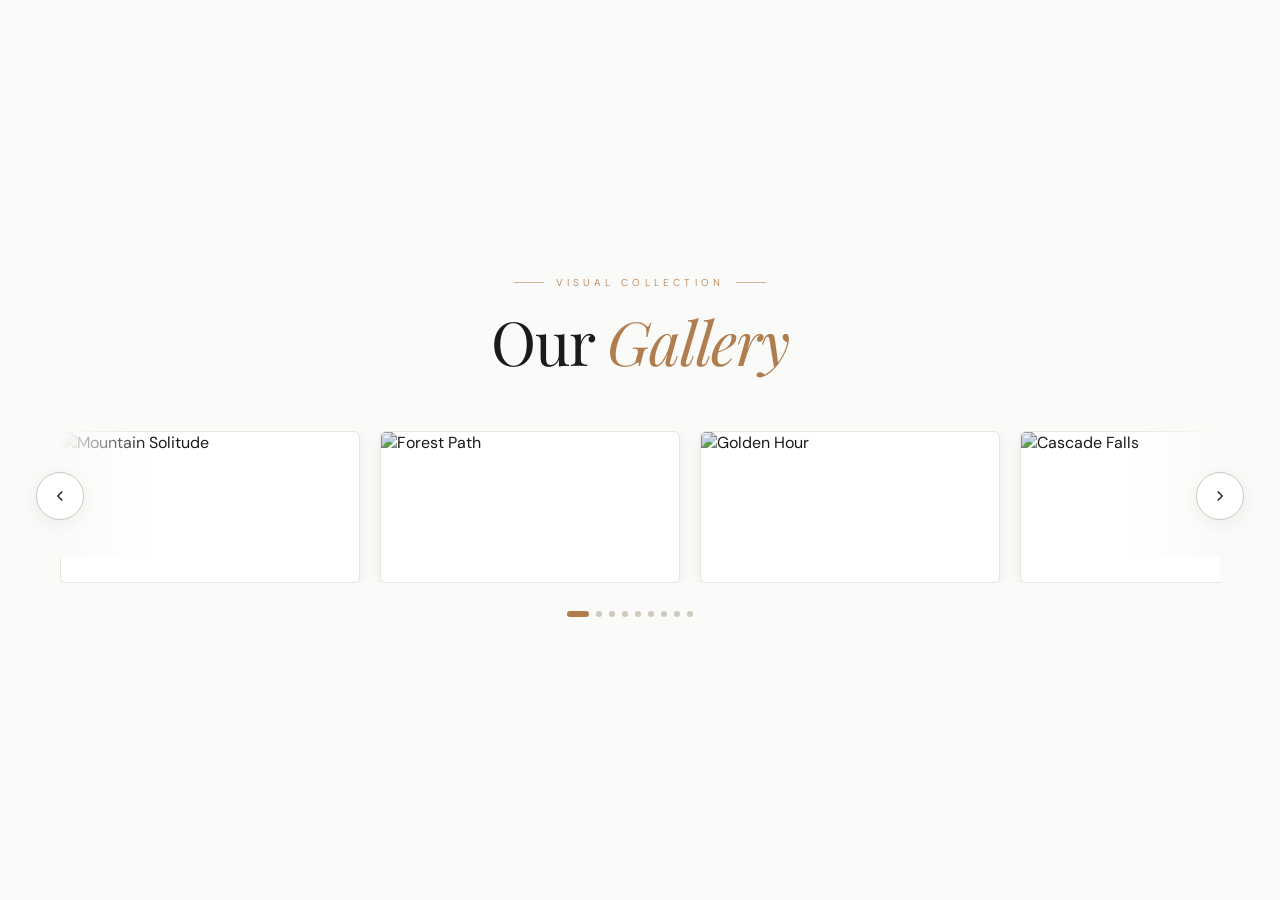
==== demo.html @ 85d17223 "Changes completed" ====
<!DOCTYPE html>
<html lang="en">
<head>
  <meta charset="UTF-8" />
  <meta name="viewport" content="width=device-width, initial-scale=1.0" />
  <title>Gallery</title>
  <link href="https://fonts.googleapis.com/css2?family=Playfair+Display:ital,wght@0,400;0,500;1,400&family=DM+Sans:wght@200;300;400&display=swap" rel="stylesheet" />
  <style>
    *, *::before, *::after { box-sizing: border-box; margin: 0; padding: 0; }

    :root {
      --bg: #fafaf8;
      --surface: #ffffff;
      --border: #e8e4de;
      --border-mid: #d0c9be;
      --accent: #2a2a2a;
      --gold: #b07d4f;
      --text: #1a1a1a;
      --muted: #9a9590;
      --light: #f3ede6;
      --shadow-sm: rgba(0,0,0,0.06);
      --shadow-md: rgba(0,0,0,0.13);
    }

    body {
      background: var(--bg);
      color: var(--text);
      font-family: 'DM Sans', sans-serif;
      min-height: 100vh;
      display: flex;
      flex-direction: column;
      align-items: center;
      justify-content: center;
      padding: 64px 24px 80px;
      overflow-x: hidden;
    }

    /* subtle grid */
    /* body::before {
      content: '';
      position: fixed; inset: 0;
      background-image:
        linear-gradient(var(--border) 1px, transparent 1px),
        linear-gradient(90deg, var(--border) 1px, transparent 1px);
      background-size: 52px 52px;
      opacity: 0.5;
      pointer-events: none;
      z-index: 0;
    } */

    /* ── Header ────────────────────────────────── */
    .gallery-header {
      text-align: center;
      margin-bottom: 56px;
      position: relative;
      z-index: 1;
      animation: fadeUp 0.8s ease both;
    }

    @keyframes fadeUp {
      from { opacity: 0; transform: translateY(22px); }
      to   { opacity: 1; transform: translateY(0); }
    }

    .eyebrow {
      display: inline-flex;
      align-items: center;
      gap: 12px;
      font-size: 10px;
      font-weight: 300;
      letter-spacing: 0.42em;
      text-transform: uppercase;
      color: var(--gold);
      margin-bottom: 18px;
    }
    .eyebrow::before, .eyebrow::after {
      content: '';
      width: 30px; height: 1px;
      background: var(--gold);
      opacity: 0.55;
    }

    h1 {
      font-family: 'Playfair Display', serif;
      font-weight: 400;
      font-size: clamp(2.4rem, 5vw, 3.8rem);
      line-height: 1.12;
      letter-spacing: -0.02em;
    }
    h1 em { font-style: italic; color: var(--gold); }

    .tagline {
      margin-top: 14px;
      font-size: 12.5px;
      font-weight: 300;
      color: var(--muted);
      letter-spacing: 0.04em;
    }

    /* ── Slider ────────────────────────────────── */
    .slider-section {
      position: relative;
      width: 100%;
      max-width: 1160px;
      z-index: 1;
      animation: fadeUp 0.9s 0.12s ease both;
    }

    /* fade edges */
    .slider-section::before, .slider-section::after {
      content: '';
      position: absolute;
      top: 0; bottom: 60px; /* don't overlap footer */
      width: 90px;
      z-index: 5;
      pointer-events: none;
    }
    .slider-section::before { left: 0; background: linear-gradient(to right, var(--bg), transparent); }
    .slider-section::after  { right: 0; background: linear-gradient(to left, var(--bg), transparent); }

    .slider-viewport { overflow: hidden; }

    .slider-track {
      display: flex;
      gap: 20px;
      will-change: transform;
      /* transition injected by JS */
    }

    /* ── Slide ─────────────────────────────────── */
    .slide {
      min-width: 300px;
      flex-shrink: 0;
      cursor: pointer;
      border-radius: 6px;
      overflow: hidden;
      background: var(--surface);
      border: 1px solid var(--border);
      box-shadow: 0 3px 14px var(--shadow-sm);
      transition: box-shadow 0.35s ease, transform 0.35s ease;
    }
    .slide:hover {
      box-shadow: 0 14px 44px var(--shadow-md);
      transform: translateY(-5px);
    }

    .slide-img-wrap {
      overflow: hidden;
      /* aspect-ratio: 3/4; */
      position: relative;
    }
    .slide img {
      width: 100%; 
      height: 150px;
      object-fit: cover;
      display: block;
      transition: transform 0.65s cubic-bezier(0.25,0.46,0.45,0.94), filter 0.4s ease;
      filter: brightness(0.95) saturate(0.92);
    }
    .slide:hover img { transform: scale(1.07); filter: brightness(1) saturate(1.06); }

    /* caption */
    .slide-caption {
      padding: 14px 16px 15px;
      background: var(--surface);
      border-top: 1px solid var(--border);
      display: flex;
      align-items: center;
      justify-content: space-between;
    }
    .cap-title {
      font-family: 'Playfair Display', serif;
      font-size: 0.88rem;
      font-weight: 400;
    }
    .cap-sub {
      font-size: 9.5px;
      letter-spacing: 0.2em;
      text-transform: uppercase;
      color: var(--muted);
      margin-top: 3px;
    }
    .expand-btn {
      width: 30px; height: 30px;
      border-radius: 50%;
      border: 1px solid var(--border-mid);
      background: var(--light);
      display: flex; align-items: center; justify-content: center;
      flex-shrink: 0;
      margin-left: 10px;
      transition: background 0.22s, border-color 0.22s;
    }
    .slide:hover .expand-btn { background: var(--gold); border-color: var(--gold); }
    .expand-btn svg { width: 11px; height: 11px; fill: none; stroke: var(--muted); stroke-width: 1.8; transition: stroke 0.22s; }
    .slide:hover .expand-btn svg { stroke: #fff; }

    /* ── Arrows ────────────────────────────────── */
    .arrow {
      position: absolute;
      top: calc(50% - 28px);
      transform: translateY(-50%);
      width: 48px; height: 48px;
      border-radius: 50%;
      border: 1.5px solid var(--border-mid);
      background: var(--surface);
      cursor: pointer;
      display: flex; align-items: center; justify-content: center;
      z-index: 10;
      box-shadow: 0 4px 18px var(--shadow-sm);
      transition: border-color 0.25s, background 0.25s, box-shadow 0.25s, color 0.25s, transform 0.25s;
      color: var(--text);
    }
    .arrow:hover {
      border-color: var(--gold);
      background: var(--gold);
      color: #fff;
      box-shadow: 0 8px 28px rgba(176,125,79,0.3);
      transform: translateY(-50%) scale(1.1);
    }
    .arrow svg { width: 18px; height: 18px; fill: none; stroke: currentColor; stroke-width: 1.8; }
    .arrow-prev { left: -24px; }
    .arrow-next { right: -24px; }

    /* ── Footer dots ───────────────────────────── */
    .slider-footer {
      display: flex;
      align-items: center;
      justify-content: center;
      gap: 20px;
      margin-top: 28px;
    }
    .dots { display: flex; gap: 7px; align-items: center; }
    .dot {
      width: 6px; height: 6px;
      border-radius: 50%;
      background: var(--border-mid);
      border: none;
      cursor: pointer;
      padding: 0;
      transition: background 0.28s, width 0.28s, border-radius 0.28s;
    }
    .dot.active { background: var(--gold); width: 22px; border-radius: 3px; }
    .counter {
      font-size: 11px;
      letter-spacing: 0.22em;
      color: var(--muted);
      font-weight: 300;
    }
    .counter strong { color: var(--gold); font-weight: 400; }

    /* ── Lightbox ──────────────────────────────── */
    .lightbox {
      position: fixed; inset: 0;
      z-index: 2000;
      opacity: 0;
      pointer-events: none;
      transition: opacity 0.38s ease;
      display: flex;
      align-items: center;
      justify-content: center;
    }
    .lightbox.open { opacity: 1; pointer-events: all; }

    .lb-backdrop {
      position: absolute; inset: 0;
      background: rgba(250,250,248,0.91);
      backdrop-filter: blur(24px) saturate(1.15);
      cursor: pointer;
    }

    .lb-inner {
      position: relative; z-index: 2;
      display: flex; align-items: center; gap: 20px;
      padding: 20px;
      max-width: 980px; width: 100%;
    }

    .lb-card {
      position: relative;
      background: var(--surface);
      border: 1px solid var(--border);
      border-radius: 7px;
      overflow: hidden;
      box-shadow: 0 32px 80px rgba(0,0,0,0.16);
      max-width: 500px;
      width: 100%;
      margin: 0 auto;
      transform: scale(0.92) translateY(10px);
      transition: transform 0.45s cubic-bezier(0.34,1.45,0.64,1);
    }
    .lightbox.open .lb-card { transform: scale(1) translateY(0); }

    .lb-card img {
      width: 100%;
      max-height: 70vh;
      object-fit: cover;
      display: block;
      transition: opacity 0.18s ease, transform 0.18s ease;
    }

    .lb-card-footer {
      padding: 16px 20px;
      border-top: 1px solid var(--border);
      display: flex;
      align-items: center;
      justify-content: space-between;
    }
    .lb-card-footer .cap-title { font-size: 1rem; }
    .lb-page {
      font-size: 10.5px;
      letter-spacing: 0.22em;
      color: var(--muted);
      font-weight: 300;
    }
    .lb-page strong { color: var(--gold); font-weight: 400; }

    /* close */
    .lb-close {
      position: absolute;
      top: 14px; right: 14px;
      z-index: 3;
      width: 38px; height: 38px;
      border-radius: 50%;
      border: 1.5px solid var(--border-mid);
      background: var(--surface);
      cursor: pointer;
      display: flex; align-items: center; justify-content: center;
      box-shadow: 0 2px 12px var(--shadow-sm);
      transition: background 0.2s, border-color 0.2s, transform 0.3s;
    }
    .lb-close:hover { background: #e04; border-color: #e04; transform: rotate(90deg) scale(1.1); }
    .lb-close svg { width: 14px; height: 14px; fill: none; stroke: var(--muted); stroke-width: 2; transition: stroke 0.2s; }
    .lb-close:hover svg { stroke: #fff; }

    .lb-arrow {
      width: 50px; height: 50px;
      border-radius: 50%;
      border: 1.5px solid var(--border-mid);
      background: var(--surface);
      cursor: pointer;
      display: flex; align-items: center; justify-content: center;
      flex-shrink: 0;
      box-shadow: 0 4px 16px var(--shadow-sm);
      transition: background 0.22s, border-color 0.22s, color 0.22s, transform 0.22s, box-shadow 0.22s;
      color: var(--text);
    }
    .lb-arrow:hover {
      background: var(--gold); border-color: var(--gold); color: #fff;
      box-shadow: 0 8px 28px rgba(176,125,79,0.3);
      transform: scale(1.1);
    }
    .lb-arrow svg { width: 20px; height: 20px; fill: none; stroke: currentColor; stroke-width: 1.8; }

    /* thumbnails */
    .lb-thumbs {
      position: absolute;
      bottom: 12px;
      left: 50%;
      transform: translateX(-50%);
      display: flex;
      gap: 7px;
      z-index: 3;
    }
    .lb-thumb {
      width: 44px; height: 30px;
      border-radius: 3px;
      overflow: hidden;
      cursor: pointer;
      opacity: 0.35;
      border: 1.5px solid transparent;
      transition: opacity 0.2s, transform 0.2s, border-color 0.2s;
    }
    .lb-thumb img { width: 100%; height: 100%; object-fit: cover; display: block; }
    .lb-thumb.active { opacity: 1; border-color: var(--gold); transform: scaleY(1.14); }
    .lb-thumb:hover:not(.active) { opacity: 0.65; }

    /* ── Responsive ────────────────────────────── */
    @media (max-width: 900px) { .slide { min-width: 260px; } }
    @media (max-width: 640px) {
      .slide { min-width: 220px; }
      .arrow-prev { left: -10px; }
      .arrow-next { right: -10px; }
      .lb-inner { gap: 10px; padding: 12px; }
      .lb-arrow { width: 38px; height: 38px; }
      .lb-thumbs { display: none; }
      .slider-section::before, .slider-section::after { width: 44px; }
    }
  </style>
</head>
<body>

  <header class="gallery-header">
    <p class="eyebrow">Visual Collection</p>
    <h1>Our <em>Gallery</em></h1>
    <!-- <p class="tagline">Click any image to view full screen &nbsp;·&nbsp; Arrows or swipe to explore</p> -->
  </header>

  <section class="slider-section">
    <button class="arrow arrow-prev" id="prevBtn" aria-label="Previous">
      <svg viewBox="0 0 24 24"><polyline points="15 18 9 12 15 6"/></svg>
    </button>

    <div class="slider-viewport">
      <div class="slider-track" id="sliderTrack"></div>
    </div>

    <button class="arrow arrow-next" id="nextBtn" aria-label="Next">
      <svg viewBox="0 0 24 24"><polyline points="9 18 15 12 9 6"/></svg>
    </button>

    <div class="slider-footer">
      <div class="dots" id="dots"></div>
      <p class="counter" id="counter"></p>
    </div>
  </section>

  <!-- Lightbox -->
  <div class="lightbox" id="lightbox" role="dialog" aria-modal="true">
    <div class="lb-backdrop" id="lbBackdrop"></div>

    <button class="lb-close" id="lbClose" aria-label="Close">
      <svg viewBox="0 0 24 24"><line x1="18" y1="6" x2="6" y2="18"/><line x1="6" y1="6" x2="18" y2="18"/></svg>
    </button>

    <div class="lb-inner">
      <button class="lb-arrow" id="lbPrev" aria-label="Previous">
        <svg viewBox="0 0 24 24"><polyline points="15 18 9 12 15 6"/></svg>
      </button>

      <div class="lb-card">
        <img id="lbImg" src="" alt="" />
        <div class="lb-card-footer">
          <div>
            <p class="cap-title" id="lbTitle"></p>
            <p class="cap-sub"  id="lbSub"></p>
          </div>
          <p class="lb-page"><strong id="lbCur">1</strong> / <span id="lbTot">1</span></p>
        </div>
      </div>

      <button class="lb-arrow" id="lbNext" aria-label="Next">
        <svg viewBox="0 0 24 24"><polyline points="9 18 15 12 9 6"/></svg>
      </button>
    </div>

    <div class="lb-thumbs" id="lbThumbs"></div>
  </div>

  <script>
    /* ── Data ──────────────────────────────────────────────────────────── */
    const images = [
      { src:'https://images.unsplash.com/photo-1506905925346-21bda4d32df4?w=900&q=80', title:'Mountain Solitude', sub:'Landscape · Alps'      },
      { src:'https://images.unsplash.com/photo-1500534314209-a25ddb2bd429?w=900&q=80', title:'Forest Path',       sub:'Nature · Woodland'     },
      { src:'https://images.unsplash.com/photo-1469474968028-56623f02e42e?w=900&q=80', title:'Golden Hour',       sub:'Landscape · Dusk'      },
      { src:'https://images.unsplash.com/photo-1433086966358-54859d0ed716?w=900&q=80', title:'Cascade Falls',     sub:'Nature · Water'        },
      { src:'https://images.unsplash.com/photo-1501854140801-50d01698950b?w=900&q=80', title:'Open Fields',       sub:'Landscape · Aerial'    },
      { src:'https://images.unsplash.com/photo-1518173946687-a4c8892bbd9f?w=900&q=80', title:'Desert Bloom',      sub:'Nature · Arid'         },
      { src:'https://images.unsplash.com/photo-1520116468816-95b69f847357?w=900&q=80', title:'Ocean Stillness',   sub:'Seascape · Shore'      },
      { src:'https://images.unsplash.com/photo-1444464666168-49d633b86797?w=900&q=80', title:'Feathered Flight',  sub:'Wildlife · Birds'      },
      { src:'https://images.unsplash.com/photo-1484950763426-56b5bf172dbb?w=900&q=80', title:'Morning Mist',      sub:'Landscape · Dawn'      },
    ];

    /* ── Infinite Slider ────────────────────────────────────────────────── */
    const ORIG   = images.length;
    const CLONES = 4;   // clones on each side
    const GAP    = 20;

    const track   = document.getElementById('sliderTrack');
    const prevBtn = document.getElementById('prevBtn');
    const nextBtn = document.getElementById('nextBtn');
    const dotsEl  = document.getElementById('dots');
    const counterEl = document.getElementById('counter');

    // full set: [clone-tail … original … clone-head]
    const fullSet = [
      ...images.slice(-CLONES),
      ...images,
      ...images.slice(0, CLONES),
    ];

    // Render slides
    fullSet.forEach((img, i) => {
      const realIdx = ((i - CLONES) % ORIG + ORIG) % ORIG;
      const slide = document.createElement('div');
      slide.className = 'slide';
      slide.innerHTML = `
        <div class="slide-img-wrap">
          <img src="${img.src}" alt="${img.title}" loading="lazy" />
        </div>
        `;
      slide.addEventListener('click', () => openLightbox(realIdx));
      track.appendChild(slide);
    });

    /* ── State ─────────────────────────────────────────────────────────── */
    let curReal     = 0;      // 0-based real index
    let isAnimating = false;
    let autoTimer;

    function slideW() {
      const s = track.querySelector('.slide');
      return s ? s.offsetWidth + GAP : 320;
    }

    // track index of a real index
    function t(real) { return real + CLONES; }

    function applyTransform(trackIdx, animate) {
      if (animate) {
        track.style.transition = 'transform 0.60s cubic-bezier(0.77,0,0.175,1)';
      } else {
        track.style.transition = 'none';
      }
      track.style.transform = `translateX(-${trackIdx * slideW()}px)`;
    }

    function refreshUI() {
      // dots
      document.querySelectorAll('.dot').forEach((d, i) => d.classList.toggle('active', i === curReal));
      // counter
    }

    function goDir(dir) {
      if (isAnimating) return;
      isAnimating = true;

      const fromTrack = t(curReal);
      const toTrack   = fromTrack + dir;

      applyTransform(toTrack, true);

      setTimeout(() => {
        curReal = (curReal + dir + ORIG) % ORIG;
        applyTransform(t(curReal), false);
        isAnimating = false;
        refreshUI();
      }, 620);
    }

    // initialise
    applyTransform(t(curReal), false);
    refreshUI();

    // Build dots
    for (let i = 0; i < ORIG; i++) {
      const d = document.createElement('button');
      d.className = 'dot' + (i === curReal ? ' active' : '');
      d.setAttribute('aria-label', `Image ${i + 1}`);
      d.addEventListener('click', () => {
        if (isAnimating) return;
        curReal = i;
        applyTransform(t(curReal), false);
        refreshUI();
      });
      dotsEl.appendChild(d);
    }

    prevBtn.addEventListener('click', () => goDir(-1));
    nextBtn.addEventListener('click', () => goDir(1));

    // Auto-play
    function startAuto() { clearInterval(autoTimer); autoTimer = setInterval(() => goDir(1), 3800); }
    function stopAuto()  { clearInterval(autoTimer); }
    startAuto();
    track.parentElement.addEventListener('mouseenter', stopAuto);
    track.parentElement.addEventListener('mouseleave', startAuto);

    // Keyboard
    document.addEventListener('keydown', e => {
      if (document.getElementById('lightbox').classList.contains('open')) return;
      if (e.key === 'ArrowLeft')  goDir(-1);
      if (e.key === 'ArrowRight') goDir(1);
    });

    // Touch swipe
    let tx0 = 0;
    track.addEventListener('touchstart', e => { tx0 = e.touches[0].clientX; stopAuto(); }, { passive: true });
    track.addEventListener('touchend',   e => {
      const d = tx0 - e.changedTouches[0].clientX;
      if (Math.abs(d) > 40) goDir(d > 0 ? 1 : -1);
      startAuto();
    });

    window.addEventListener('resize', () => applyTransform(t(curReal), false));

    /* ── Lightbox ───────────────────────────────────────────────────────── */
    const lightbox = document.getElementById('lightbox');
    const lbImg    = document.getElementById('lbImg');
    const lbTitle  = document.getElementById('lbTitle');
    const lbSub    = document.getElementById('lbSub');
    const lbCur    = document.getElementById('lbCur');
    const lbTot    = document.getElementById('lbTot');
    const lbThumbs = document.getElementById('lbThumbs');
    const lbPrev   = document.getElementById('lbPrev');
    const lbNext   = document.getElementById('lbNext');
    let lbIdx = 0;

    lbTot.textContent = ORIG;

    // Build thumbnails
    images.forEach((img, i) => {
      const t2 = document.createElement('div');
      t2.className = 'lb-thumb';
      t2.innerHTML = `<img src="${img.src}" alt="${img.title}" loading="lazy" />`;
      t2.addEventListener('click', () => setLightbox(i));
      lbThumbs.appendChild(t2);
    });

    function setLightbox(idx) {
      lbIdx = (idx + ORIG) % ORIG;
      const img = images[lbIdx];

      lbImg.style.opacity   = '0';
      lbImg.style.transform = 'scale(0.97)';
      lbImg.style.transition = 'opacity 0.18s, transform 0.18s';

      setTimeout(() => {
        lbImg.src = img.src; lbImg.alt = img.title;
        lbTitle.textContent = img.title;
        lbSub.textContent   = img.sub;
        lbCur.textContent   = lbIdx + 1;
        lbImg.style.opacity = '1'; lbImg.style.transform = 'scale(1)';
      }, 170);

      document.querySelectorAll('.lb-thumb').forEach((el, i) => el.classList.toggle('active', i === lbIdx));
    }

    function openLightbox(idx) {
      setLightbox(idx);
      lightbox.classList.add('open');
      document.body.style.overflow = 'hidden';
      stopAuto();
    }

    function closeLightbox() {
      lightbox.classList.remove('open');
      document.body.style.overflow = '';
      startAuto();
    }

    document.getElementById('lbClose').addEventListener('click', closeLightbox);
    document.getElementById('lbBackdrop').addEventListener('click', closeLightbox);
    lbPrev.addEventListener('click', () => setLightbox(lbIdx - 1));
    lbNext.addEventListener('click', () => setLightbox(lbIdx + 1));

    document.addEventListener('keydown', e => {
      if (!lightbox.classList.contains('open')) return;
      if (e.key === 'Escape')     closeLightbox();
      if (e.key === 'ArrowLeft')  setLightbox(lbIdx - 1);
      if (e.key === 'ArrowRight') setLightbox(lbIdx + 1);
    });

    let lbTx = 0;
    lightbox.addEventListener('touchstart', e => { lbTx = e.touches[0].clientX; }, { passive: true });
    lightbox.addEventListener('touchend',   e => {
      const d = lbTx - e.changedTouches[0].clientX;
      if (Math.abs(d) > 40) setLightbox(lbIdx + (d > 0 ? 1 : -1));
    });
  </script>
</body>
</html>
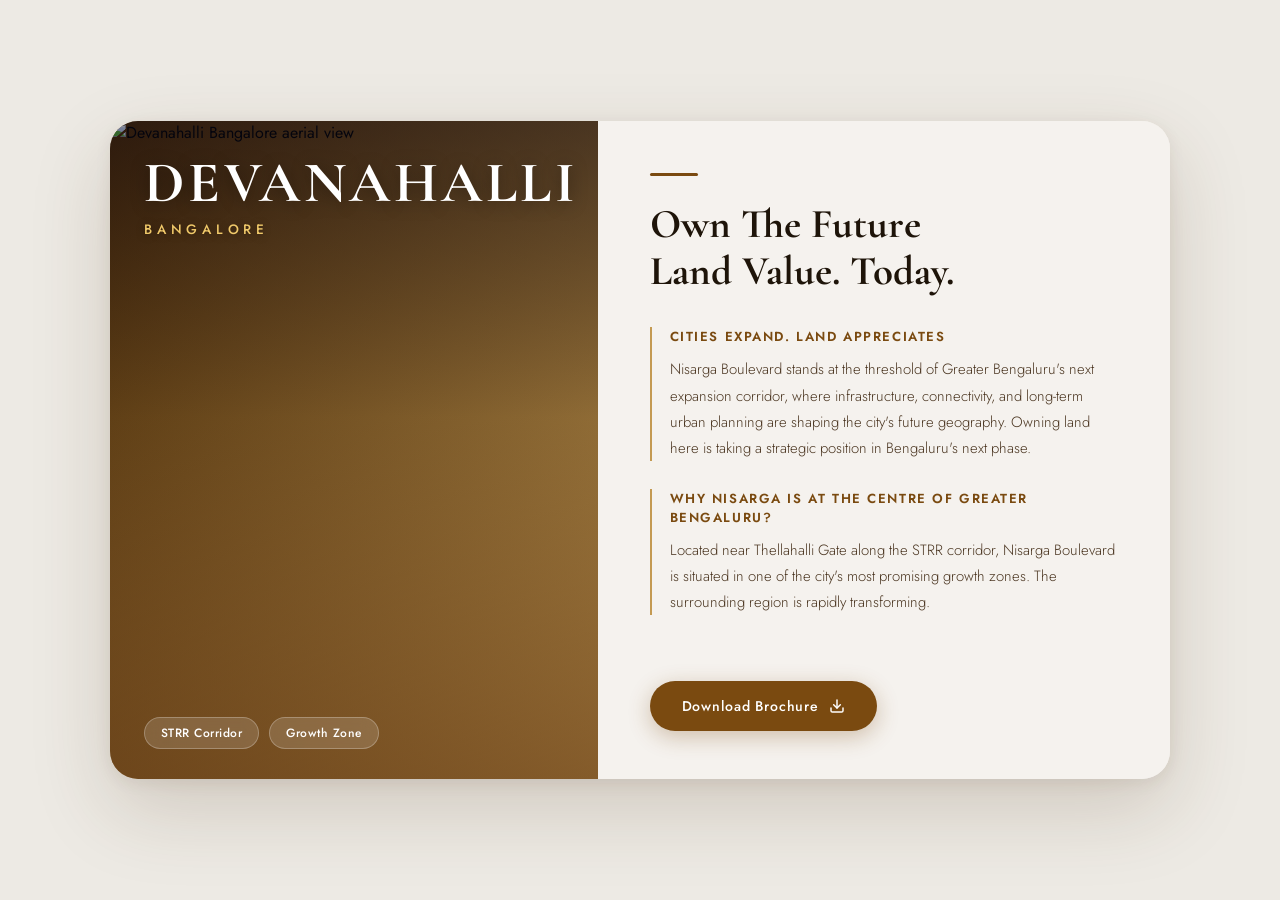
==== commit bbe39a67: "Changes completed" ====
--- a/demo.html
+++ b/demo.html
@@ -1,661 +1,931 @@
-<!DOCTYPE html>
+<!doctype html>
 <html lang="en">
-<head>
-  <meta charset="UTF-8" />
-  <meta name="viewport" content="width=device-width, initial-scale=1.0" />
-  <title>Gallery</title>
-  <link href="https://fonts.googleapis.com/css2?family=Playfair+Display:ital,wght@0,400;0,500;1,400&family=DM+Sans:wght@200;300;400&display=swap" rel="stylesheet" />
-  <style>
-    *, *::before, *::after { box-sizing: border-box; margin: 0; padding: 0; }
-
-    :root {
-      --bg: #fafaf8;
-      --surface: #ffffff;
-      --border: #e8e4de;
-      --border-mid: #d0c9be;
-      --accent: #2a2a2a;
-      --gold: #b07d4f;
-      --text: #1a1a1a;
-      --muted: #9a9590;
-      --light: #f3ede6;
-      --shadow-sm: rgba(0,0,0,0.06);
-      --shadow-md: rgba(0,0,0,0.13);
-    }
-
-    body {
-      background: var(--bg);
-      color: var(--text);
-      font-family: 'DM Sans', sans-serif;
-      min-height: 100vh;
-      display: flex;
-      flex-direction: column;
-      align-items: center;
-      justify-content: center;
-      padding: 64px 24px 80px;
-      overflow-x: hidden;
-    }
-
-    /* subtle grid */
-    /* body::before {
-      content: '';
-      position: fixed; inset: 0;
-      background-image:
-        linear-gradient(var(--border) 1px, transparent 1px),
-        linear-gradient(90deg, var(--border) 1px, transparent 1px);
-      background-size: 52px 52px;
-      opacity: 0.5;
-      pointer-events: none;
-      z-index: 0;
-    } */
-
-    /* ── Header ────────────────────────────────── */
-    .gallery-header {
-      text-align: center;
-      margin-bottom: 56px;
-      position: relative;
-      z-index: 1;
-      animation: fadeUp 0.8s ease both;
-    }
-
-    @keyframes fadeUp {
-      from { opacity: 0; transform: translateY(22px); }
-      to   { opacity: 1; transform: translateY(0); }
-    }
-
-    .eyebrow {
-      display: inline-flex;
-      align-items: center;
-      gap: 12px;
-      font-size: 10px;
-      font-weight: 300;
-      letter-spacing: 0.42em;
-      text-transform: uppercase;
-      color: var(--gold);
-      margin-bottom: 18px;
-    }
-    .eyebrow::before, .eyebrow::after {
-      content: '';
-      width: 30px; height: 1px;
-      background: var(--gold);
-      opacity: 0.55;
-    }
-
-    h1 {
-      font-family: 'Playfair Display', serif;
-      font-weight: 400;
-      font-size: clamp(2.4rem, 5vw, 3.8rem);
-      line-height: 1.12;
-      letter-spacing: -0.02em;
-    }
-    h1 em { font-style: italic; color: var(--gold); }
-
-    .tagline {
-      margin-top: 14px;
-      font-size: 12.5px;
-      font-weight: 300;
-      color: var(--muted);
-      letter-spacing: 0.04em;
-    }
-
-    /* ── Slider ────────────────────────────────── */
-    .slider-section {
-      position: relative;
-      width: 100%;
-      max-width: 1160px;
-      z-index: 1;
-      animation: fadeUp 0.9s 0.12s ease both;
-    }
-
-    /* fade edges */
-    .slider-section::before, .slider-section::after {
-      content: '';
-      position: absolute;
-      top: 0; bottom: 60px; /* don't overlap footer */
-      width: 90px;
-      z-index: 5;
-      pointer-events: none;
-    }
-    .slider-section::before { left: 0; background: linear-gradient(to right, var(--bg), transparent); }
-    .slider-section::after  { right: 0; background: linear-gradient(to left, var(--bg), transparent); }
-
-    .slider-viewport { overflow: hidden; }
-
-    .slider-track {
-      display: flex;
-      gap: 20px;
-      will-change: transform;
-      /* transition injected by JS */
-    }
-
-    /* ── Slide ─────────────────────────────────── */
-    .slide {
-      min-width: 300px;
-      flex-shrink: 0;
-      cursor: pointer;
-      border-radius: 6px;
-      overflow: hidden;
-      background: var(--surface);
-      border: 1px solid var(--border);
-      box-shadow: 0 3px 14px var(--shadow-sm);
-      transition: box-shadow 0.35s ease, transform 0.35s ease;
-    }
-    .slide:hover {
-      box-shadow: 0 14px 44px var(--shadow-md);
-      transform: translateY(-5px);
-    }
-
-    .slide-img-wrap {
-      overflow: hidden;
-      /* aspect-ratio: 3/4; */
-      position: relative;
-    }
-    .slide img {
-      width: 100%; 
-      height: 150px;
-      object-fit: cover;
-      display: block;
-      transition: transform 0.65s cubic-bezier(0.25,0.46,0.45,0.94), filter 0.4s ease;
-      filter: brightness(0.95) saturate(0.92);
-    }
-    .slide:hover img { transform: scale(1.07); filter: brightness(1) saturate(1.06); }
-
-    /* caption */
-    .slide-caption {
-      padding: 14px 16px 15px;
-      background: var(--surface);
-      border-top: 1px solid var(--border);
-      display: flex;
-      align-items: center;
-      justify-content: space-between;
-    }
-    .cap-title {
-      font-family: 'Playfair Display', serif;
-      font-size: 0.88rem;
-      font-weight: 400;
-    }
-    .cap-sub {
-      font-size: 9.5px;
-      letter-spacing: 0.2em;
-      text-transform: uppercase;
-      color: var(--muted);
-      margin-top: 3px;
-    }
-    .expand-btn {
-      width: 30px; height: 30px;
-      border-radius: 50%;
-      border: 1px solid var(--border-mid);
-      background: var(--light);
-      display: flex; align-items: center; justify-content: center;
-      flex-shrink: 0;
-      margin-left: 10px;
-      transition: background 0.22s, border-color 0.22s;
-    }
-    .slide:hover .expand-btn { background: var(--gold); border-color: var(--gold); }
-    .expand-btn svg { width: 11px; height: 11px; fill: none; stroke: var(--muted); stroke-width: 1.8; transition: stroke 0.22s; }
-    .slide:hover .expand-btn svg { stroke: #fff; }
-
-    /* ── Arrows ────────────────────────────────── */
-    .arrow {
-      position: absolute;
-      top: calc(50% - 28px);
-      transform: translateY(-50%);
-      width: 48px; height: 48px;
-      border-radius: 50%;
-      border: 1.5px solid var(--border-mid);
-      background: var(--surface);
-      cursor: pointer;
-      display: flex; align-items: center; justify-content: center;
-      z-index: 10;
-      box-shadow: 0 4px 18px var(--shadow-sm);
-      transition: border-color 0.25s, background 0.25s, box-shadow 0.25s, color 0.25s, transform 0.25s;
-      color: var(--text);
-    }
-    .arrow:hover {
-      border-color: var(--gold);
-      background: var(--gold);
-      color: #fff;
-      box-shadow: 0 8px 28px rgba(176,125,79,0.3);
-      transform: translateY(-50%) scale(1.1);
-    }
-    .arrow svg { width: 18px; height: 18px; fill: none; stroke: currentColor; stroke-width: 1.8; }
-    .arrow-prev { left: -24px; }
-    .arrow-next { right: -24px; }
-
-    /* ── Footer dots ───────────────────────────── */
-    .slider-footer {
-      display: flex;
-      align-items: center;
-      justify-content: center;
-      gap: 20px;
-      margin-top: 28px;
-    }
-    .dots { display: flex; gap: 7px; align-items: center; }
-    .dot {
-      width: 6px; height: 6px;
-      border-radius: 50%;
-      background: var(--border-mid);
-      border: none;
-      cursor: pointer;
-      padding: 0;
-      transition: background 0.28s, width 0.28s, border-radius 0.28s;
-    }
-    .dot.active { background: var(--gold); width: 22px; border-radius: 3px; }
-    .counter {
-      font-size: 11px;
-      letter-spacing: 0.22em;
-      color: var(--muted);
-      font-weight: 300;
-    }
-    .counter strong { color: var(--gold); font-weight: 400; }
-
-    /* ── Lightbox ──────────────────────────────── */
-    .lightbox {
-      position: fixed; inset: 0;
-      z-index: 2000;
-      opacity: 0;
-      pointer-events: none;
-      transition: opacity 0.38s ease;
-      display: flex;
-      align-items: center;
-      justify-content: center;
-    }
-    .lightbox.open { opacity: 1; pointer-events: all; }
-
-    .lb-backdrop {
-      position: absolute; inset: 0;
-      background: rgba(250,250,248,0.91);
-      backdrop-filter: blur(24px) saturate(1.15);
-      cursor: pointer;
-    }
-
-    .lb-inner {
-      position: relative; z-index: 2;
-      display: flex; align-items: center; gap: 20px;
-      padding: 20px;
-      max-width: 980px; width: 100%;
-    }
-
-    .lb-card {
-      position: relative;
-      background: var(--surface);
-      border: 1px solid var(--border);
-      border-radius: 7px;
-      overflow: hidden;
-      box-shadow: 0 32px 80px rgba(0,0,0,0.16);
-      max-width: 500px;
-      width: 100%;
-      margin: 0 auto;
-      transform: scale(0.92) translateY(10px);
-      transition: transform 0.45s cubic-bezier(0.34,1.45,0.64,1);
-    }
-    .lightbox.open .lb-card { transform: scale(1) translateY(0); }
-
-    .lb-card img {
-      width: 100%;
-      max-height: 70vh;
-      object-fit: cover;
-      display: block;
-      transition: opacity 0.18s ease, transform 0.18s ease;
-    }
-
-    .lb-card-footer {
-      padding: 16px 20px;
-      border-top: 1px solid var(--border);
-      display: flex;
-      align-items: center;
-      justify-content: space-between;
-    }
-    .lb-card-footer .cap-title { font-size: 1rem; }
-    .lb-page {
-      font-size: 10.5px;
-      letter-spacing: 0.22em;
-      color: var(--muted);
-      font-weight: 300;
-    }
-    .lb-page strong { color: var(--gold); font-weight: 400; }
-
-    /* close */
-    .lb-close {
-      position: absolute;
-      top: 14px; right: 14px;
-      z-index: 3;
-      width: 38px; height: 38px;
-      border-radius: 50%;
-      border: 1.5px solid var(--border-mid);
-      background: var(--surface);
-      cursor: pointer;
-      display: flex; align-items: center; justify-content: center;
-      box-shadow: 0 2px 12px var(--shadow-sm);
-      transition: background 0.2s, border-color 0.2s, transform 0.3s;
-    }
-    .lb-close:hover { background: #e04; border-color: #e04; transform: rotate(90deg) scale(1.1); }
-    .lb-close svg { width: 14px; height: 14px; fill: none; stroke: var(--muted); stroke-width: 2; transition: stroke 0.2s; }
-    .lb-close:hover svg { stroke: #fff; }
-
-    .lb-arrow {
-      width: 50px; height: 50px;
-      border-radius: 50%;
-      border: 1.5px solid var(--border-mid);
-      background: var(--surface);
-      cursor: pointer;
-      display: flex; align-items: center; justify-content: center;
-      flex-shrink: 0;
-      box-shadow: 0 4px 16px var(--shadow-sm);
-      transition: background 0.22s, border-color 0.22s, color 0.22s, transform 0.22s, box-shadow 0.22s;
-      color: var(--text);
-    }
-    .lb-arrow:hover {
-      background: var(--gold); border-color: var(--gold); color: #fff;
-      box-shadow: 0 8px 28px rgba(176,125,79,0.3);
-      transform: scale(1.1);
-    }
-    .lb-arrow svg { width: 20px; height: 20px; fill: none; stroke: currentColor; stroke-width: 1.8; }
-
-    /* thumbnails */
-    .lb-thumbs {
-      position: absolute;
-      bottom: 12px;
-      left: 50%;
-      transform: translateX(-50%);
-      display: flex;
-      gap: 7px;
-      z-index: 3;
-    }
-    .lb-thumb {
-      width: 44px; height: 30px;
-      border-radius: 3px;
-      overflow: hidden;
-      cursor: pointer;
-      opacity: 0.35;
-      border: 1.5px solid transparent;
-      transition: opacity 0.2s, transform 0.2s, border-color 0.2s;
-    }
-    .lb-thumb img { width: 100%; height: 100%; object-fit: cover; display: block; }
-    .lb-thumb.active { opacity: 1; border-color: var(--gold); transform: scaleY(1.14); }
-    .lb-thumb:hover:not(.active) { opacity: 0.65; }
-
-    /* ── Responsive ────────────────────────────── */
-    @media (max-width: 900px) { .slide { min-width: 260px; } }
-    @media (max-width: 640px) {
-      .slide { min-width: 220px; }
-      .arrow-prev { left: -10px; }
-      .arrow-next { right: -10px; }
-      .lb-inner { gap: 10px; padding: 12px; }
-      .lb-arrow { width: 38px; height: 38px; }
-      .lb-thumbs { display: none; }
-      .slider-section::before, .slider-section::after { width: 44px; }
-    }
-  </style>
-</head>
-<body>
-
-  <header class="gallery-header">
-    <p class="eyebrow">Visual Collection</p>
-    <h1>Our <em>Gallery</em></h1>
-    <!-- <p class="tagline">Click any image to view full screen &nbsp;·&nbsp; Arrows or swipe to explore</p> -->
-  </header>
-
-  <section class="slider-section">
-    <button class="arrow arrow-prev" id="prevBtn" aria-label="Previous">
-      <svg viewBox="0 0 24 24"><polyline points="15 18 9 12 15 6"/></svg>
-    </button>
-
-    <div class="slider-viewport">
-      <div class="slider-track" id="sliderTrack"></div>
-    </div>
-
-    <button class="arrow arrow-next" id="nextBtn" aria-label="Next">
-      <svg viewBox="0 0 24 24"><polyline points="9 18 15 12 9 6"/></svg>
-    </button>
-
-    <div class="slider-footer">
-      <div class="dots" id="dots"></div>
-      <p class="counter" id="counter"></p>
-    </div>
-  </section>
-
-  <!-- Lightbox -->
-  <div class="lightbox" id="lightbox" role="dialog" aria-modal="true">
-    <div class="lb-backdrop" id="lbBackdrop"></div>
-
-    <button class="lb-close" id="lbClose" aria-label="Close">
-      <svg viewBox="0 0 24 24"><line x1="18" y1="6" x2="6" y2="18"/><line x1="6" y1="6" x2="18" y2="18"/></svg>
-    </button>
-
-    <div class="lb-inner">
-      <button class="lb-arrow" id="lbPrev" aria-label="Previous">
-        <svg viewBox="0 0 24 24"><polyline points="15 18 9 12 15 6"/></svg>
-      </button>
-
-      <div class="lb-card">
-        <img id="lbImg" src="" alt="" />
-        <div class="lb-card-footer">
-          <div>
-            <p class="cap-title" id="lbTitle"></p>
-            <p class="cap-sub"  id="lbSub"></p>
-          </div>
-          <p class="lb-page"><strong id="lbCur">1</strong> / <span id="lbTot">1</span></p>
+  <head>
+    <meta charset="UTF-8" />
+    <meta name="viewport" content="width=device-width, initial-scale=1.0" />
+    <title>Devanahalli – Nisarga Boulevard</title>
+    <link
+      href="https://fonts.googleapis.com/css2?family=Cormorant+Garamond:ital,wght@0,400;0,600;0,700;1,400&family=Jost:wght@300;400;500;600&display=swap"
+      rel="stylesheet"
+    />
+    <style>
+      *,
+      *::before,
+      *::after {
+        box-sizing: border-box;
+        margin: 0;
+        padding: 0;
+      }
+
+      body {
+        background: #edeae4;
+        font-family: "Jost", sans-serif;
+        min-height: 100vh;
+        display: flex;
+        align-items: center;
+        justify-content: center;
+        padding: 40px 20px;
+      }
+
+      /* ── WRAPPER ── */
+      .wrapper {
+        display: flex;
+        max-width: 1060px;
+        width: 100%;
+        border-radius: 28px;
+        overflow: hidden;
+        box-shadow:
+          0 30px 80px rgba(80, 50, 20, 0.18),
+          0 4px 16px rgba(80, 50, 20, 0.08);
+        background: #f5f2ee;
+        min-height: 580px;
+      }
+
+      /* ── LEFT IMAGE PANEL ── */
+      .image-panel {
+        position: relative;
+        flex: 0 0 46%;
+        min-height: 520px;
+        overflow: hidden;
+      }
+
+      .image-panel img {
+        width: 100%;
+        height: 100%;
+        object-fit: cover;
+        display: block;
+        transition: transform 8s ease;
+      }
+
+      .wrapper:hover .image-panel img {
+        transform: scale(1.04);
+      }
+
+      .image-panel::after {
+        content: "";
+        position: absolute;
+        inset: 0;
+        background: linear-gradient(
+          180deg,
+          rgba(10, 10, 30, 0.45) 0%,
+          rgba(10, 10, 30, 0.1) 45%,
+          rgba(80, 40, 10, 0.55) 100%
+        );
+      }
+
+      .image-text {
+        position: absolute;
+        top: 34px;
+        left: 34px;
+        z-index: 2;
+      }
+
+      .image-text .city {
+        font-family: "Cormorant Garamond", serif;
+        font-size: clamp(2.4rem, 5vw, 3.6rem);
+        font-weight: 700;
+        color: #fff;
+        letter-spacing: 0.06em;
+        line-height: 1;
+        text-shadow: 0 2px 18px rgba(0, 0, 0, 0.4);
+      }
+
+      .image-text .sub {
+        font-family: "Jost", sans-serif;
+        font-size: 0.85rem;
+        font-weight: 500;
+        letter-spacing: 0.35em;
+        color: #f0c96a;
+        margin-top: 6px;
+        text-shadow: 0 1px 8px rgba(0, 0, 0, 0.4);
+      }
+
+      .image-badge {
+        position: absolute;
+        bottom: 30px;
+        left: 34px;
+        right: 34px;
+        z-index: 2;
+        display: flex;
+        gap: 10px;
+      }
+
+      .badge-pill {
+        background: rgba(255, 255, 255, 0.15);
+        backdrop-filter: blur(8px);
+        border: 1px solid rgba(255, 255, 255, 0.25);
+        border-radius: 50px;
+        padding: 6px 16px;
+        font-size: 0.75rem;
+        font-weight: 500;
+        color: #fff;
+        letter-spacing: 0.04em;
+        white-space: nowrap;
+      }
+
+      /* ── RIGHT CONTENT PANEL ── */
+      .content-panel {
+        flex: 1;
+        padding: 52px 52px 48px 52px;
+        display: flex;
+        flex-direction: column;
+        justify-content: center;
+        background: #f5f2ee;
+        position: relative;
+      }
+
+      .content-panel::before {
+        content: "";
+        position: absolute;
+        top: 52px;
+        left: 52px;
+        width: 48px;
+        height: 3px;
+        background: #7a4a10;
+        border-radius: 2px;
+      }
+
+      .headline {
+        font-family: "Cormorant Garamond", serif;
+        font-size: clamp(1.9rem, 3.2vw, 2.75rem);
+        font-weight: 700;
+        color: #1e1409;
+        line-height: 1.15;
+        margin-top: 28px;
+        margin-bottom: 32px;
+      }
+
+      .block {
+        margin-bottom: 28px;
+        padding-left: 18px;
+        border-left: 2px solid #c49a52;
+      }
+
+      .block h3 {
+        font-size: 0.82rem;
+        font-weight: 600;
+        letter-spacing: 0.12em;
+        text-transform: uppercase;
+        color: #7a4a10;
+        margin-bottom: 10px;
+      }
+
+      .block p {
+        font-size: 0.93rem;
+        font-weight: 300;
+        color: #4a3520;
+        line-height: 1.75;
+      }
+
+      .cta-row {
+        margin-top: 38px;
+        display: flex;
+        align-items: center;
+        gap: 24px;
+        flex-wrap: wrap;
+      }
+
+      .btn-primary {
+        display: inline-flex;
+        align-items: center;
+        gap: 10px;
+        background: #7a4a10;
+        color: #fff;
+        font-family: "Jost", sans-serif;
+        font-size: 0.88rem;
+        font-weight: 500;
+        letter-spacing: 0.06em;
+        padding: 15px 32px;
+        border-radius: 50px;
+        border: none;
+        cursor: pointer;
+        text-decoration: none;
+        transition:
+          background 0.25s,
+          transform 0.2s,
+          box-shadow 0.25s;
+        box-shadow: 0 6px 22px rgba(122, 74, 16, 0.3);
+      }
+
+      .btn-primary:hover {
+        background: #5e3808;
+        transform: translateY(-2px);
+        box-shadow: 0 10px 28px rgba(122, 74, 16, 0.38);
+      }
+
+      .btn-primary svg {
+        flex-shrink: 0;
+        transition: transform 0.2s;
+      }
+      .btn-primary:hover svg {
+        transform: translateX(3px);
+      }
+
+      .note {
+        font-size: 0.78rem;
+        color: #9a7a5a;
+        font-weight: 400;
+      }
+
+      @media (max-width: 760px) {
+        .wrapper {
+          flex-direction: column;
+          border-radius: 20px;
+        }
+        .image-panel {
+          flex: none;
+          min-height: 300px;
+          width: 100%;
+        }
+        .content-panel {
+          padding: 40px 28px 36px;
+        }
+        .content-panel::before {
+          top: 40px;
+          left: 28px;
+        }
+      }
+
+      /* ════════════════════════════════════
+     MODAL
+  ════════════════════════════════════ */
+      .modal-overlay {
+        position: fixed;
+        inset: 0;
+        background: rgba(20, 12, 4, 0.65);
+        backdrop-filter: blur(6px);
+        z-index: 1000;
+        display: flex;
+        align-items: center;
+        justify-content: center;
+        padding: 20px;
+        opacity: 0;
+        pointer-events: none;
+        transition: opacity 0.3s ease;
+      }
+
+      .modal-overlay.open {
+        opacity: 1;
+        pointer-events: all;
+      }
+
+      .modal {
+        background: #f5f2ee;
+        border-radius: 24px;
+        width: 100%;
+        max-width: 500px;
+        box-shadow: 0 40px 100px rgba(20, 10, 4, 0.35);
+        overflow: hidden;
+        transform: translateY(30px) scale(0.97);
+        transition: transform 0.38s cubic-bezier(0.34, 1.56, 0.64, 1);
+        position: relative;
+        max-height: 92vh;
+        overflow-y: auto;
+      }
+
+      .modal-overlay.open .modal {
+        transform: translateY(0) scale(1);
+      }
+
+      /* header */
+      .modal-header {
+        background: #7a4a10;
+        padding: 28px 32px 24px;
+        position: relative;
+      }
+
+      .modal-header .mh-line {
+        width: 36px;
+        height: 2px;
+        background: #f0c96a;
+        border-radius: 2px;
+        margin-bottom: 12px;
+      }
+
+      .modal-header h2 {
+        font-family: "Cormorant Garamond", serif;
+        font-size: 1.65rem;
+        font-weight: 700;
+        color: #fff;
+        line-height: 1.2;
+      }
+
+      .modal-header p {
+        font-size: 0.82rem;
+        color: rgba(255, 255, 255, 0.72);
+        margin-top: 6px;
+        font-weight: 300;
+        letter-spacing: 0.03em;
+      }
+
+      .modal-close {
+        position: absolute;
+        top: 20px;
+        right: 22px;
+        background: rgba(255, 255, 255, 0.14);
+        border: none;
+        border-radius: 50%;
+        width: 34px;
+        height: 34px;
+        display: flex;
+        align-items: center;
+        justify-content: center;
+        cursor: pointer;
+        color: #fff;
+        transition: background 0.2s;
+      }
+
+      .modal-close:hover {
+        background: rgba(255, 255, 255, 0.26);
+      }
+
+      /* body */
+      .modal-body {
+        padding: 30px 32px 34px;
+        display: flex;
+        flex-direction: column;
+        gap: 18px;
+      }
+
+      .field-group {
+        display: flex;
+        flex-direction: column;
+        gap: 6px;
+      }
+
+      .field-group label {
+        font-size: 0.74rem;
+        font-weight: 600;
+        letter-spacing: 0.1em;
+        text-transform: uppercase;
+        color: #7a4a10;
+      }
+
+      .field-group input,
+      .field-group textarea,
+      .field-group select {
+        width: 100%;
+        padding: 12px 16px;
+        border: 1.5px solid #ddd0c0;
+        border-radius: 10px;
+        background: #fff;
+        font-family: "Jost", sans-serif;
+        font-size: 0.92rem;
+        color: #2a1a0a;
+        outline: none;
+        transition:
+          border-color 0.2s,
+          box-shadow 0.2s;
+        appearance: none;
+        -webkit-appearance: none;
+      }
+
+      .field-group input:focus,
+      .field-group textarea:focus,
+      .field-group select:focus {
+        border-color: #7a4a10;
+        box-shadow: 0 0 0 3px rgba(122, 74, 16, 0.12);
+      }
+
+      .field-group input.error,
+      .field-group textarea.error,
+      .phone-row input.error {
+        border-color: #c0392b;
+        box-shadow: 0 0 0 3px rgba(192, 57, 43, 0.1);
+      }
+
+      .error-msg {
+        font-size: 0.72rem;
+        color: #c0392b;
+        display: none;
+        margin-top: 1px;
+      }
+
+      .error-msg.show {
+        display: block;
+      }
+
+      /* phone row */
+      .phone-row {
+        display: flex;
+        gap: 10px;
+      }
+      .phone-row select {
+        flex: 0 0 118px;
+      }
+      .phone-row input {
+        flex: 1;
+      }
+
+      .field-group textarea {
+        resize: vertical;
+        min-height: 90px;
+      }
+
+      /* submit */
+      .btn-submit {
+        display: flex;
+        align-items: center;
+        justify-content: center;
+        gap: 10px;
+        background: #7a4a10;
+        color: #fff;
+        font-family: "Jost", sans-serif;
+        font-size: 0.92rem;
+        font-weight: 600;
+        letter-spacing: 0.06em;
+        padding: 15px 28px;
+        border-radius: 50px;
+        border: none;
+        cursor: pointer;
+        width: 100%;
+        margin-top: 4px;
+        transition:
+          background 0.25s,
+          transform 0.2s,
+          box-shadow 0.25s;
+        box-shadow: 0 6px 22px rgba(122, 74, 16, 0.28);
+      }
+
+      .btn-submit:hover:not(:disabled) {
+        background: #5e3808;
+        transform: translateY(-1px);
+        box-shadow: 0 10px 28px rgba(122, 74, 16, 0.36);
+      }
+
+      .btn-submit:disabled {
+        opacity: 0.65;
+        cursor: not-allowed;
+      }
+
+      .spinner {
+        width: 18px;
+        height: 18px;
+        border: 2.5px solid rgba(255, 255, 255, 0.35);
+        border-top-color: #fff;
+        border-radius: 50%;
+        animation: spin 0.7s linear infinite;
+        display: none;
+      }
+
+      @keyframes spin {
+        to {
+          transform: rotate(360deg);
+        }
+      }
+
+      /* success */
+      .success-view {
+        display: none;
+        flex-direction: column;
+        align-items: center;
+        text-align: center;
+        padding: 44px 32px 48px;
+        gap: 16px;
+      }
+
+      .success-icon {
+        width: 72px;
+        height: 72px;
+        background: #f0e8d8;
+        border-radius: 50%;
+        display: flex;
+        align-items: center;
+        justify-content: center;
+        margin-bottom: 4px;
+      }
+
+      .success-icon svg {
+        color: #7a4a10;
+      }
+
+      .success-view h3 {
+        font-family: "Cormorant Garamond", serif;
+        font-size: 1.7rem;
+        font-weight: 700;
+        color: #1e1409;
+      }
+
+      .success-view p {
+        font-size: 0.9rem;
+        color: #6a5040;
+        font-weight: 300;
+        line-height: 1.7;
+        max-width: 320px;
+      }
+
+      .success-view .dl-badge {
+        display: flex;
+        align-items: center;
+        gap: 8px;
+        background: #f0e8d8;
+        border: 1px solid #ddd0c0;
+        padding: 9px 20px;
+        border-radius: 50px;
+        font-size: 0.8rem;
+        color: #5e3808;
+        font-weight: 500;
+        letter-spacing: 0.04em;
+      }
+
+      .btn-close-success {
+        margin-top: 6px;
+        background: none;
+        border: 1.5px solid #c49a52;
+        color: #7a4a10;
+        font-family: "Jost", sans-serif;
+        font-size: 0.84rem;
+        font-weight: 500;
+        letter-spacing: 0.06em;
+        padding: 11px 28px;
+        border-radius: 50px;
+        cursor: pointer;
+        transition:
+          background 0.2s,
+          color 0.2s;
+      }
+
+      .btn-close-success:hover {
+        background: #7a4a10;
+        color: #fff;
+      }
+    </style>
+  </head>
+  <body>
+    <!-- ── MAIN SECTION ── -->
+    <div class="wrapper">
+      <div class="image-panel">
+        <img
+          src="https://images.unsplash.com/photo-1596176530529-78163a4f7af2?w=800&q=80"
+          alt="Devanahalli Bangalore aerial view"
+          onerror="
+            this.style.background = 'linear-gradient(135deg,#4a2800,#c49a52)';
+            this.removeAttribute('src');
+          "
+        />
+        <div class="image-text">
+          <div class="city">DEVANAHALLI</div>
+          <div class="sub">BANGALORE</div>
+        </div>
+        <div class="image-badge">
+          <span class="badge-pill">STRR Corridor</span>
+          <span class="badge-pill">Growth Zone</span>
         </div>
       </div>
 
-      <button class="lb-arrow" id="lbNext" aria-label="Next">
-        <svg viewBox="0 0 24 24"><polyline points="9 18 15 12 9 6"/></svg>
-      </button>
+      <div class="content-panel">
+        <h2 class="headline">Own The Future<br />Land Value. Today.</h2>
+
+        <div class="block">
+          <h3>Cities Expand. Land Appreciates</h3>
+          <p>
+            Nisarga Boulevard stands at the threshold of Greater Bengaluru's
+            next expansion corridor, where infrastructure, connectivity, and
+            long-term urban planning are shaping the city's future geography.
+            Owning land here is taking a strategic position in Bengaluru's next
+            phase.
+          </p>
+        </div>
+
+        <div class="block">
+          <h3>Why Nisarga is at the Centre of Greater Bengaluru?</h3>
+          <p>
+            Located near Thellahalli Gate along the STRR corridor, Nisarga
+            Boulevard is situated in one of the city's most promising growth
+            zones. The surrounding region is rapidly transforming.
+          </p>
+        </div>
+
+        <div class="cta-row">
+          <button class="btn-primary" id="openModalBtn">
+            Download Brochure
+            <svg
+              width="16"
+              height="16"
+              viewBox="0 0 24 24"
+              fill="none"
+              stroke="currentColor"
+              stroke-width="2.2"
+              stroke-linecap="round"
+              stroke-linejoin="round"
+            >
+              <path d="M21 15v4a2 2 0 0 1-2 2H5a2 2 0 0 1-2-2v-4" />
+              <polyline points="7 10 12 15 17 10" />
+              <line x1="12" y1="15" x2="12" y2="3" />
+            </svg>
+          </button>
+          <!-- <span class="note">Free · No commitment required</span> -->
+        </div>
+      </div>
     </div>
 
-    <div class="lb-thumbs" id="lbThumbs"></div>
-  </div>
-
-  <script>
-    /* ── Data ──────────────────────────────────────────────────────────── */
-    const images = [
-      { src:'https://images.unsplash.com/photo-1506905925346-21bda4d32df4?w=900&q=80', title:'Mountain Solitude', sub:'Landscape · Alps'      },
-      { src:'https://images.unsplash.com/photo-1500534314209-a25ddb2bd429?w=900&q=80', title:'Forest Path',       sub:'Nature · Woodland'     },
-      { src:'https://images.unsplash.com/photo-1469474968028-56623f02e42e?w=900&q=80', title:'Golden Hour',       sub:'Landscape · Dusk'      },
-      { src:'https://images.unsplash.com/photo-1433086966358-54859d0ed716?w=900&q=80', title:'Cascade Falls',     sub:'Nature · Water'        },
-      { src:'https://images.unsplash.com/photo-1501854140801-50d01698950b?w=900&q=80', title:'Open Fields',       sub:'Landscape · Aerial'    },
-      { src:'https://images.unsplash.com/photo-1518173946687-a4c8892bbd9f?w=900&q=80', title:'Desert Bloom',      sub:'Nature · Arid'         },
-      { src:'https://images.unsplash.com/photo-1520116468816-95b69f847357?w=900&q=80', title:'Ocean Stillness',   sub:'Seascape · Shore'      },
-      { src:'https://images.unsplash.com/photo-1444464666168-49d633b86797?w=900&q=80', title:'Feathered Flight',  sub:'Wildlife · Birds'      },
-      { src:'https://images.unsplash.com/photo-1484950763426-56b5bf172dbb?w=900&q=80', title:'Morning Mist',      sub:'Landscape · Dawn'      },
-    ];
-
-    /* ── Infinite Slider ────────────────────────────────────────────────── */
-    const ORIG   = images.length;
-    const CLONES = 4;   // clones on each side
-    const GAP    = 20;
-
-    const track   = document.getElementById('sliderTrack');
-    const prevBtn = document.getElementById('prevBtn');
-    const nextBtn = document.getElementById('nextBtn');
-    const dotsEl  = document.getElementById('dots');
-    const counterEl = document.getElementById('counter');
-
-    // full set: [clone-tail … original … clone-head]
-    const fullSet = [
-      ...images.slice(-CLONES),
-      ...images,
-      ...images.slice(0, CLONES),
-    ];
-
-    // Render slides
-    fullSet.forEach((img, i) => {
-      const realIdx = ((i - CLONES) % ORIG + ORIG) % ORIG;
-      const slide = document.createElement('div');
-      slide.className = 'slide';
-      slide.innerHTML = `
-        <div class="slide-img-wrap">
-          <img src="${img.src}" alt="${img.title}" loading="lazy" />
+    <!-- ── MODAL ── -->
+    <div class="modal-overlay" id="modalOverlay">
+      <div
+        class="modal"
+        id="modal"
+        role="dialog"
+        aria-modal="true"
+        aria-labelledby="modalTitle"
+      >
+        <div class="modal-header">
+          <div class="mh-line"></div>
+          <h2 id="modalTitle">Get Your Free Brochure</h2>
+          <p>Fill in your details — download starts instantly.</p>
+          <button class="modal-close" id="closeModalBtn" aria-label="Close">
+            <svg
+              width="15"
+              height="15"
+              viewBox="0 0 24 24"
+              fill="none"
+              stroke="currentColor"
+              stroke-width="2.5"
+              stroke-linecap="round"
+            >
+              <line x1="18" y1="6" x2="6" y2="18" />
+              <line x1="6" y1="6" x2="18" y2="18" />
+            </svg>
+          </button>
         </div>
-        `;
-      slide.addEventListener('click', () => openLightbox(realIdx));
-      track.appendChild(slide);
-    });
-
-    /* ── State ─────────────────────────────────────────────────────────── */
-    let curReal     = 0;      // 0-based real index
-    let isAnimating = false;
-    let autoTimer;
-
-    function slideW() {
-      const s = track.querySelector('.slide');
-      return s ? s.offsetWidth + GAP : 320;
-    }
-
-    // track index of a real index
-    function t(real) { return real + CLONES; }
-
-    function applyTransform(trackIdx, animate) {
-      if (animate) {
-        track.style.transition = 'transform 0.60s cubic-bezier(0.77,0,0.175,1)';
-      } else {
-        track.style.transition = 'none';
-      }
-      track.style.transform = `translateX(-${trackIdx * slideW()}px)`;
-    }
-
-    function refreshUI() {
-      // dots
-      document.querySelectorAll('.dot').forEach((d, i) => d.classList.toggle('active', i === curReal));
-      // counter
-    }
-
-    function goDir(dir) {
-      if (isAnimating) return;
-      isAnimating = true;
-
-      const fromTrack = t(curReal);
-      const toTrack   = fromTrack + dir;
-
-      applyTransform(toTrack, true);
-
-      setTimeout(() => {
-        curReal = (curReal + dir + ORIG) % ORIG;
-        applyTransform(t(curReal), false);
-        isAnimating = false;
-        refreshUI();
-      }, 620);
-    }
-
-    // initialise
-    applyTransform(t(curReal), false);
-    refreshUI();
-
-    // Build dots
-    for (let i = 0; i < ORIG; i++) {
-      const d = document.createElement('button');
-      d.className = 'dot' + (i === curReal ? ' active' : '');
-      d.setAttribute('aria-label', `Image ${i + 1}`);
-      d.addEventListener('click', () => {
-        if (isAnimating) return;
-        curReal = i;
-        applyTransform(t(curReal), false);
-        refreshUI();
-      });
-      dotsEl.appendChild(d);
-    }
-
-    prevBtn.addEventListener('click', () => goDir(-1));
-    nextBtn.addEventListener('click', () => goDir(1));
-
-    // Auto-play
-    function startAuto() { clearInterval(autoTimer); autoTimer = setInterval(() => goDir(1), 3800); }
-    function stopAuto()  { clearInterval(autoTimer); }
-    startAuto();
-    track.parentElement.addEventListener('mouseenter', stopAuto);
-    track.parentElement.addEventListener('mouseleave', startAuto);
-
-    // Keyboard
-    document.addEventListener('keydown', e => {
-      if (document.getElementById('lightbox').classList.contains('open')) return;
-      if (e.key === 'ArrowLeft')  goDir(-1);
-      if (e.key === 'ArrowRight') goDir(1);
-    });
-
-    // Touch swipe
-    let tx0 = 0;
-    track.addEventListener('touchstart', e => { tx0 = e.touches[0].clientX; stopAuto(); }, { passive: true });
-    track.addEventListener('touchend',   e => {
-      const d = tx0 - e.changedTouches[0].clientX;
-      if (Math.abs(d) > 40) goDir(d > 0 ? 1 : -1);
-      startAuto();
-    });
-
-    window.addEventListener('resize', () => applyTransform(t(curReal), false));
-
-    /* ── Lightbox ───────────────────────────────────────────────────────── */
-    const lightbox = document.getElementById('lightbox');
-    const lbImg    = document.getElementById('lbImg');
-    const lbTitle  = document.getElementById('lbTitle');
-    const lbSub    = document.getElementById('lbSub');
-    const lbCur    = document.getElementById('lbCur');
-    const lbTot    = document.getElementById('lbTot');
-    const lbThumbs = document.getElementById('lbThumbs');
-    const lbPrev   = document.getElementById('lbPrev');
-    const lbNext   = document.getElementById('lbNext');
-    let lbIdx = 0;
-
-    lbTot.textContent = ORIG;
-
-    // Build thumbnails
-    images.forEach((img, i) => {
-      const t2 = document.createElement('div');
-      t2.className = 'lb-thumb';
-      t2.innerHTML = `<img src="${img.src}" alt="${img.title}" loading="lazy" />`;
-      t2.addEventListener('click', () => setLightbox(i));
-      lbThumbs.appendChild(t2);
-    });
-
-    function setLightbox(idx) {
-      lbIdx = (idx + ORIG) % ORIG;
-      const img = images[lbIdx];
-
-      lbImg.style.opacity   = '0';
-      lbImg.style.transform = 'scale(0.97)';
-      lbImg.style.transition = 'opacity 0.18s, transform 0.18s';
-
-      setTimeout(() => {
-        lbImg.src = img.src; lbImg.alt = img.title;
-        lbTitle.textContent = img.title;
-        lbSub.textContent   = img.sub;
-        lbCur.textContent   = lbIdx + 1;
-        lbImg.style.opacity = '1'; lbImg.style.transform = 'scale(1)';
-      }, 170);
-
-      document.querySelectorAll('.lb-thumb').forEach((el, i) => el.classList.toggle('active', i === lbIdx));
-    }
-
-    function openLightbox(idx) {
-      setLightbox(idx);
-      lightbox.classList.add('open');
-      document.body.style.overflow = 'hidden';
-      stopAuto();
-    }
-
-    function closeLightbox() {
-      lightbox.classList.remove('open');
-      document.body.style.overflow = '';
-      startAuto();
-    }
-
-    document.getElementById('lbClose').addEventListener('click', closeLightbox);
-    document.getElementById('lbBackdrop').addEventListener('click', closeLightbox);
-    lbPrev.addEventListener('click', () => setLightbox(lbIdx - 1));
-    lbNext.addEventListener('click', () => setLightbox(lbIdx + 1));
-
-    document.addEventListener('keydown', e => {
-      if (!lightbox.classList.contains('open')) return;
-      if (e.key === 'Escape')     closeLightbox();
-      if (e.key === 'ArrowLeft')  setLightbox(lbIdx - 1);
-      if (e.key === 'ArrowRight') setLightbox(lbIdx + 1);
-    });
-
-    let lbTx = 0;
-    lightbox.addEventListener('touchstart', e => { lbTx = e.touches[0].clientX; }, { passive: true });
-    lightbox.addEventListener('touchend',   e => {
-      const d = lbTx - e.changedTouches[0].clientX;
-      if (Math.abs(d) > 40) setLightbox(lbIdx + (d > 0 ? 1 : -1));
-    });
-  </script>
-</body>
-</html>+
+        <!-- Form -->
+        <div class="modal-body" id="formView">
+          <!-- Name -->
+          <div class="field-group">
+            <label for="fullName">Full Name</label>
+            <input
+              type="text"
+              id="fullName"
+              placeholder="e.g. Arjun Sharma"
+              autocomplete="name"
+            />
+            <span class="error-msg" id="nameErr"
+              >Please enter your full name.</span
+            >
+          </div>
+
+          <!-- Phone -->
+          <div class="field-group">
+            <label>Mobile Number</label>
+            <div class="phone-row">
+              <select id="countryCode" aria-label="Country code">
+                <option value="+91">🇮🇳 +91</option>
+                <option value="+1">🇺🇸 +1</option>
+                <option value="+44">🇬🇧 +44</option>
+                <option value="+971">🇦🇪 +971</option>
+                <option value="+65">🇸🇬 +65</option>
+                <option value="+61">🇦🇺 +61</option>
+                <option value="+49">🇩🇪 +49</option>
+                <option value="+33">🇫🇷 +33</option>
+                <option value="+81">🇯🇵 +81</option>
+                <option value="+86">🇨🇳 +86</option>
+                <option value="+60">🇲🇾 +60</option>
+                <option value="+966">🇸🇦 +966</option>
+                <option value="+1-CA">🇨🇦 +1</option>
+                <option value="+55">🇧🇷 +55</option>
+                <option value="+27">🇿🇦 +27</option>
+              </select>
+              <input
+                type="tel"
+                id="phone"
+                placeholder="9876543210"
+                autocomplete="tel"
+              />
+            </div>
+            <span class="error-msg" id="phoneErr"
+              >Enter a valid number (digits only, 6–15 digits).</span
+            >
+          </div>
+
+          <!-- Email -->
+          <div class="field-group">
+            <label for="email">Email Address</label>
+            <input
+              type="email"
+              id="email"
+              placeholder="you@example.com"
+              autocomplete="email"
+            />
+            <span class="error-msg" id="emailErr"
+              >Please enter a valid email address.</span
+            >
+          </div>
+
+          <!-- Message -->
+          <div class="field-group">
+            <label for="message">
+              Message
+              <span
+                style="
+                  font-weight: 300;
+                  text-transform: none;
+                  letter-spacing: 0;
+                  color: #9a7a5a;
+                  font-size: 0.72rem;
+                "
+              >
+                — optional</span
+              >
+            </label>
+            <textarea
+              id="message"
+              placeholder="Any questions or specific requirements?"
+            ></textarea>
+          </div>
+
+          <button class="btn-submit" id="submitBtn">
+            <span id="btnLabel">Download Brochure</span>
+            <div class="spinner" id="spinner"></div>
+            <svg
+              id="btnIcon"
+              width="16"
+              height="16"
+              viewBox="0 0 24 24"
+              fill="none"
+              stroke="currentColor"
+              stroke-width="2.2"
+              stroke-linecap="round"
+              stroke-linejoin="round"
+            >
+              <path d="M21 15v4a2 2 0 0 1-2 2H5a2 2 0 0 1-2-2v-4" />
+              <polyline points="7 10 12 15 17 10" />
+              <line x1="12" y1="15" x2="12" y2="3" />
+            </svg>
+          </button>
+        </div>
+
+        <!-- Success -->
+        <div class="success-view" id="successView">
+          <div class="success-icon">
+            <svg
+              width="34"
+              height="34"
+              viewBox="0 0 24 24"
+              fill="none"
+              stroke="currentColor"
+              stroke-width="2.2"
+              stroke-linecap="round"
+              stroke-linejoin="round"
+            >
+              <path d="M22 11.08V12a10 10 0 1 1-5.93-9.14" />
+              <polyline points="22 4 12 14.01 9 11.01" />
+            </svg>
+          </div>
+          <h3>Thank You!</h3>
+          <p>
+            Your brochure download has started. Our team may reach out with more
+            details about Nisarga Boulevard.
+          </p>
+          <div class="dl-badge">
+            <svg
+              width="14"
+              height="14"
+              viewBox="0 0 24 24"
+              fill="none"
+              stroke="currentColor"
+              stroke-width="2.2"
+              stroke-linecap="round"
+              stroke-linejoin="round"
+            >
+              <path
+                d="M14 2H6a2 2 0 0 0-2 2v16a2 2 0 0 0 2 2h12a2 2 0 0 0 2-2V8z"
+              />
+              <polyline points="14 2 14 8 20 8" />
+            </svg>
+            nisarga-boulevard.pdf
+          </div>
+          <button class="btn-close-success" id="closeSuccessBtn">Close</button>
+        </div>
+      </div>
+    </div>
+
+    <script>
+      (function () {
+        const overlay = document.getElementById("modalOverlay");
+        const openBtn = document.getElementById("openModalBtn");
+        const closeBtn = document.getElementById("closeModalBtn");
+        const closeSuccBtn = document.getElementById("closeSuccessBtn");
+        const submitBtn = document.getElementById("submitBtn");
+        const formView = document.getElementById("formView");
+        const successView = document.getElementById("successView");
+        const spinner = document.getElementById("spinner");
+        const btnLabel = document.getElementById("btnLabel");
+        const btnIcon = document.getElementById("btnIcon");
+
+        // ── Open ──
+        openBtn.addEventListener("click", () => {
+          overlay.classList.add("open");
+          document.body.style.overflow = "hidden";
+          setTimeout(() => document.getElementById("fullName").focus(), 350);
+        });
+
+        // ── Close ──
+        function closeModal() {
+          overlay.classList.remove("open");
+          document.body.style.overflow = "";
+        }
+
+        closeBtn.addEventListener("click", closeModal);
+        closeSuccBtn.addEventListener("click", closeModal);
+        overlay.addEventListener("click", (e) => {
+          if (e.target === overlay) closeModal();
+        });
+        document.addEventListener("keydown", (e) => {
+          if (e.key === "Escape") closeModal();
+        });
+
+        // Reset form when overlay finishes closing
+        overlay.addEventListener("transitionend", () => {
+          if (!overlay.classList.contains("open")) resetForm();
+        });
+
+        function resetForm() {
+          ["fullName", "phone", "email", "message"].forEach((id) => {
+            document.getElementById(id).value = "";
+          });
+          ["fullName", "phone", "email"].forEach((id) => {
+            document.getElementById(id).classList.remove("error");
+          });
+          ["nameErr", "phoneErr", "emailErr"].forEach((id) => {
+            document.getElementById(id).classList.remove("show");
+          });
+          formView.style.display = "";
+          successView.style.display = "none";
+          submitBtn.disabled = false;
+          btnLabel.textContent = "Download Brochure";
+          spinner.style.display = "none";
+          btnIcon.style.display = "";
+        }
+
+        // ── Live error clear ──
+        [
+          ["fullName", "nameErr"],
+          ["phone", "phoneErr"],
+          ["email", "emailErr"],
+        ].forEach(([id, errId]) => {
+          document.getElementById(id).addEventListener("input", () => {
+            document.getElementById(id).classList.remove("error");
+            document.getElementById(errId).classList.remove("show");
+          });
+        });
+
+        // ── Validation ──
+        function validate() {
+          let ok = true;
+          const name = document.getElementById("fullName");
+          const phone = document.getElementById("phone");
+          const email = document.getElementById("email");
+
+          // Name
+          if (!name.value.trim() || name.value.trim().length < 2) {
+            name.classList.add("error");
+            document.getElementById("nameErr").classList.add("show");
+            ok = false;
+          }
+
+          // Phone
+          const phoneVal = phone.value.trim().replace(/\s|-/g, "");
+          if (!phoneVal || !/^\d{6,15}$/.test(phoneVal)) {
+            phone.classList.add("error");
+            document.getElementById("phoneErr").classList.add("show");
+            ok = false;
+          }
+
+          // Email
+          if (!/^[^\s@]+@[^\s@]+\.[^\s@]+$/.test(email.value.trim())) {
+            email.classList.add("error");
+            document.getElementById("emailErr").classList.add("show");
+            ok = false;
+          }
+
+          return ok;
+        }
+
+        // ── Submit ──
+        submitBtn.addEventListener("click", () => {
+          if (!validate()) return;
+
+          // Loading state
+          submitBtn.disabled = true;
+          btnLabel.textContent = "Preparing your brochure…";
+          spinner.style.display = "block";
+          btnIcon.style.display = "none";
+
+          setTimeout(() => {
+            // Trigger PDF download
+            const a = document.createElement("a");
+            a.href = "./nisarga-boulevard.pdf";
+            a.download = "nisarga-boulevard.pdf";
+            document.body.appendChild(a);
+            a.click();
+            document.body.removeChild(a);
+
+            // Show success
+            formView.style.display = "none";
+            successView.style.display = "flex";
+          }, 1500);
+        });
+      })();
+    </script>
+  </body>
+</html>
